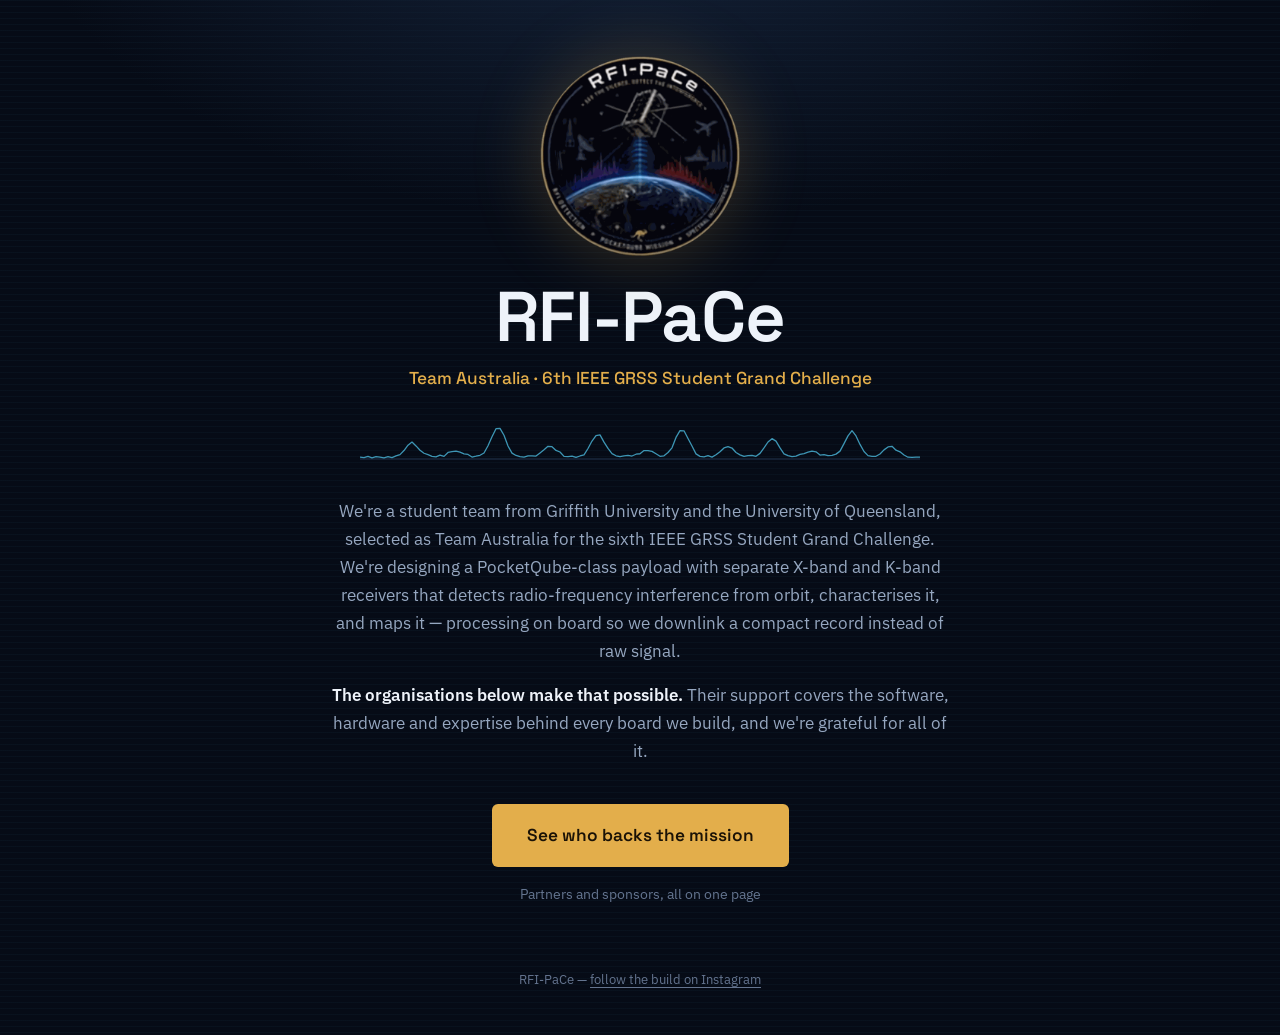
==== index.html @ 0c72b183 "Add files via upload" ====
<!DOCTYPE html>
<html lang="en-AU">
<head>
<meta charset="UTF-8">
<meta name="viewport" content="width=device-width, initial-scale=1.0">
<title>RFI-PaCe — Partners &amp; Sponsors</title>
<meta name="description" content="RFI-PaCe is an Australian student team building a dual-band PocketQube payload that maps radio-frequency interference from orbit. Meet the organisations backing the mission.">
<link rel="icon" href="assets/img/rfi-pace-logo.png">
<link rel="preconnect" href="https://fonts.googleapis.com">
<link rel="preconnect" href="https://fonts.gstatic.com" crossorigin>
<link href="https://fonts.googleapis.com/css2?family=Space+Grotesk:wght@500;600;700&family=IBM+Plex+Sans:wght@400;500;600&display=swap" rel="stylesheet">
<link rel="stylesheet" href="assets/css/style.css">
</head>
<body>

<main class="hero">
  <div class="patch">
    <img src="assets/img/rfi-pace-logo.png" alt="RFI-PaCe mission patch">
  </div>

  <h1>RFI-PaCe</h1>
  <div class="mission-line">Team Australia &middot; 6th IEEE GRSS Student Grand Challenge</div>

  <svg class="trace" viewBox="0 0 560 40" aria-hidden="true">
    <line class="baseline" x1="0" y1="37" x2="560" y2="37"></line>
    <polyline class="spectrum" points="0,35.2 4,35.63 8,34.39 12,35.82 16,34.67 20,35.09 24,35.85 28,34.71 32,35.67 36,33.91 40,32.64 44,28.56 48,23.18 52,20.09 56,23.92 60,28.23 64,31.26 68,32.64 72,34.32 76,34.87 80,33.09 84,34.37 88,30.44 92,29.68 96,29.04 100,30.1 104,31.8 108,32.46 112,35.04 116,34.23 120,33.29 124,30.97 128,23.7 132,14.82 136,6.71 140,6.34 144,13.29 148,24.0 152,31.11 156,33.44 160,34.66 164,35.22 168,33.96 172,33.91 176,34.06 180,31.01 184,27.84 188,24.33 192,24.69 196,28.43 200,30.01 204,34.37 208,34.6 212,34.03 216,35.46 220,33.99 224,32.96 228,26.5 232,19.02 236,13.67 240,12.92 244,20.14 248,26.43 252,31.58 256,33.77 260,34.71 264,33.86 268,33.44 272,34.02 276,32.22 280,31.74 284,28.56 288,28.7 292,29.43 296,31.8 300,34.29 304,33.8 308,30.51 312,25.83 316,15.43 320,8.66 324,8.78 328,16.43 332,23.99 336,31.88 340,34.36 344,34.81 348,33.66 352,35.12 356,32.76 360,29.83 364,25.97 368,24.73 372,26.01 376,30.5 380,32.85 384,34.43 388,33.6 392,33.3 396,34.29 400,31.39 404,25.98 408,20.01 412,16.65 416,19.13 420,25.9 424,31.81 428,33.62 432,34.69 436,34.16 440,32.42 444,31.54 448,30.24 452,29.19 456,29.84 460,33.12 464,32.55 468,33.61 472,33.31 476,32.12 480,29.11 484,21.62 488,13.88 492,8.69 496,13.98 500,22.44 504,29.55 508,33.63 512,34.31 516,34.28 520,31.95 524,27.85 528,24.98 532,24.33 536,28.17 540,29.79 544,32.96 548,35.22 552,35.3 556,35.13 560,35.1"></polyline>
    <line class="sweep" x1="0" y1="0" x2="0" y2="40"></line>
  </svg>

  <p class="summary">
    We're a student team from Griffith University and the University of Queensland,
    selected as Team Australia for the sixth IEEE GRSS Student Grand Challenge. We're
    designing a PocketQube-class payload with separate X-band and K-band receivers that
    detects radio-frequency interference from orbit, characterises it, and maps it &mdash;
    processing on board so we downlink a compact record instead of raw signal.
  </p>

  <p class="summary">
    <strong>The organisations below make that possible.</strong>
    Their support covers the software, hardware and expertise behind every board we
    build, and we're grateful for all of it.
  </p>

  <a class="btn btn-primary" href="supporters.html">See who backs the mission</a>
  <div class="cta-note">Partners and sponsors, all on one page</div>
</main>

<footer class="hero-footer">
  RFI-PaCe &mdash; <a href="https://www.instagram.com/rfi_pace/" target="_blank" rel="noopener">follow the build on Instagram</a>
</footer>

</body>
</html>
---- assets/css/style.css ----
/* ===================================================================
   RFI-PaCe — Partners & Sponsors site
   Palette taken from the mission patch: deep orbital navy, the gold
   ring of the patch as the accent, and the cyan downlink beam as a
   secondary signal colour.
   =================================================================== */

:root {
  --void: #060b16;
  --void-deep: #03060d;
  --panel: #0e1729;
  --panel-raised: #142238;
  --line: #22344f;
  --line-soft: #101c2e;

  --ink: #eef3fa;
  --ink-muted: #96a7c0;
  --ink-faint: #64748f;

  --accent: #e3ae4b;        /* patch ring gold */
  --accent-bright: #f5c667;
  --signal: #4fc3e8;        /* downlink beam cyan */

  --font-display: "Space Grotesk", "Helvetica Neue", Arial, sans-serif;
  --font-body: "IBM Plex Sans", -apple-system, BlinkMacSystemFont, "Segoe UI", sans-serif;

  --radius: 6px;
  --max-width: 1080px;
}

* { box-sizing: border-box; }

html { scroll-behavior: smooth; }

body {
  margin: 0;
  background:
    radial-gradient(900px 520px at 50% -140px, #16253d 0%, rgba(22, 37, 61, 0) 70%),
    repeating-linear-gradient(
      to bottom,
      rgba(79, 195, 232, 0.035) 0px,
      rgba(79, 195, 232, 0.035) 1px,
      transparent 1px,
      transparent 6px
    ),
    var(--void);
  color: var(--ink);
  font-family: var(--font-body);
  line-height: 1.65;
  -webkit-font-smoothing: antialiased;
}

a { color: inherit; }

:focus-visible {
  outline: 2px solid var(--signal);
  outline-offset: 3px;
}

h1, h2, h3 {
  font-family: var(--font-display);
  font-weight: 600;
  letter-spacing: -0.015em;
  margin: 0;
}

p { margin: 0; color: var(--ink-muted); }

.wrap {
  max-width: var(--max-width);
  margin: 0 auto;
  padding: 0 24px;
}

/* --- Top nav --- */
.site-nav {
  display: flex;
  align-items: center;
  justify-content: space-between;
  padding: 18px 0;
  border-bottom: 1px solid var(--line);
}
.site-nav .brand {
  display: flex;
  align-items: center;
  gap: 12px;
  font-family: var(--font-display);
  font-size: 1.02rem;
  font-weight: 600;
  text-decoration: none;
  color: var(--ink);
}
.site-nav .brand img { height: 38px; width: auto; display: block; }
.site-nav .back-link {
  font-size: 0.9rem;
  color: var(--ink-muted);
  text-decoration: none;
  border-bottom: 1px solid transparent;
}
.site-nav .back-link:hover { color: var(--accent); border-color: var(--accent); }

/* --- Buttons --- */
.btn {
  display: inline-flex;
  align-items: center;
  gap: 10px;
  font-family: var(--font-display);
  font-weight: 600;
  text-decoration: none;
  border-radius: var(--radius);
  border: 1px solid transparent;
  cursor: pointer;
  transition: background-color 0.15s ease, border-color 0.15s ease, color 0.15s ease;
}
.btn-primary {
  background: var(--accent);
  color: #1a1206;
  padding: 16px 34px;
  font-size: 1.08rem;
}
.btn-primary:hover { background: var(--accent-bright); }
.btn-secondary {
  background: transparent;
  border-color: var(--line);
  color: var(--ink);
  padding: 12px 22px;
  font-size: 0.95rem;
}
.btn-secondary:hover { border-color: var(--signal); color: var(--signal); }

.btn-ig {
  background: transparent;
  border-color: var(--line);
  color: var(--ink);
  padding: 13px 24px;
  font-size: 0.98rem;
}
.btn-ig svg { width: 18px; height: 18px; flex-shrink: 0; }
.btn-ig:hover { border-color: var(--accent); color: var(--accent); }

/* =========================== LANDING =========================== */

.hero {
  min-height: 92vh;
  display: flex;
  flex-direction: column;
  align-items: center;
  justify-content: center;
  text-align: center;
  padding: 56px 24px 40px;
}

.hero .patch {
  width: 200px;
  height: 200px;
  margin-bottom: 26px;
  filter: drop-shadow(0 0 34px rgba(227, 174, 75, 0.22));
}
.hero .patch img { width: 100%; height: 100%; object-fit: contain; display: block; }

.hero h1 {
  font-size: clamp(2.6rem, 7vw, 4.4rem);
  line-height: 1.02;
  margin-bottom: 10px;
}
.hero .mission-line {
  font-family: var(--font-display);
  color: var(--accent);
  font-size: clamp(0.95rem, 2.2vw, 1.08rem);
  font-weight: 500;
  margin-bottom: 30px;
}

/* The one piece of motion on the site: a receiver sweeping the band.
   It sits under the mission line and runs once on load. */
.trace {
  width: min(560px, 92%);
  height: 40px;
  margin-bottom: 36px;
}
.trace .baseline { stroke: var(--line); stroke-width: 1; }
.trace .spectrum {
  fill: none;
  stroke: var(--signal);
  stroke-width: 1.3;
  stroke-linejoin: round;
  opacity: 0.75;
}
.trace .sweep { stroke: var(--accent); stroke-width: 1.4; opacity: 0; }

@media (prefers-reduced-motion: no-preference) {
  .trace .sweep {
    animation: sweep 5s ease-in-out 0.6s 1 both;
  }
}
@keyframes sweep {
  0%   { transform: translateX(0);     opacity: 0; }
  8%   { opacity: 0.9; }
  90%  { opacity: 0.9; }
  100% { transform: translateX(560px); opacity: 0; }
}

.hero .summary {
  max-width: 62ch;
  font-size: 1.06rem;
  color: var(--ink-muted);
  margin-bottom: 38px;
}
.hero .summary strong { color: var(--ink); font-weight: 600; }
.hero .summary + .summary { margin-top: -22px; }

.hero .cta-note {
  margin-top: 16px;
  font-size: 0.86rem;
  color: var(--ink-faint);
}

.hero-footer {
  padding: 24px 24px 44px;
  text-align: center;
  font-size: 0.82rem;
  color: var(--ink-faint);
}
.hero-footer a { color: var(--ink-faint); text-decoration: underline; text-underline-offset: 3px; }
.hero-footer a:hover { color: var(--accent); }

/* =========================== BOARD =========================== */

.board-header {
  padding: 60px 0 26px;
  max-width: 62ch;
}
.board-header h1 { font-size: clamp(2.1rem, 5vw, 3.1rem); margin-bottom: 12px; }
.board-header p { font-size: 1.04rem; }

.group-section { padding: 38px 0 44px; }
.group-section + .group-section { border-top: 1px solid var(--line); }

.group-heading {
  display: flex;
  align-items: baseline;
  gap: 14px;
  margin-bottom: 8px;
}
.group-heading h2 { font-size: 1.6rem; }
.group-blurb {
  font-size: 0.96rem;
  max-width: 58ch;
  margin-bottom: 26px;
}

/* auto-fill (not auto-fit) keeps the empty tracks, so a group holding a
   single card renders it at normal card width instead of stretching it
   across the whole row. */
.card-grid {
  display: grid;
  gap: 18px;
  grid-template-columns: repeat(auto-fill, minmax(230px, 1fr));
}

.supporter-card {
  background: var(--panel);
  border: 1px solid var(--line-soft);
  padding: 22px;
  display: flex;
  flex-direction: column;
  align-items: center;
  text-align: center;
  gap: 14px;
  text-decoration: none;
  color: inherit;
  border-radius: var(--radius);
  transition: border-color 0.15s ease, background-color 0.15s ease;
}
a.supporter-card:hover { border-color: var(--accent); }
a.supporter-card:hover .supporter-name { color: var(--accent); }

/* Tile background for logos that need a specific backing colour */
.supporter-card.bg-white { background: #ffffff; border-color: #ffffff; }
.supporter-card.bg-white .supporter-name { color: #16202f; }
a.supporter-card.bg-white:hover .supporter-name { color: #8a6a15; }
.supporter-card.bg-black { background: #05070c; border-color: var(--line); }

.supporter-card .logo-slot {
  width: 100%;
  height: 84px;
  display: flex;
  align-items: center;
  justify-content: center;
}
.supporter-card .logo-slot img {
  max-width: 100%;
  max-height: 100%;
  object-fit: contain;
}
.supporter-card .logo-placeholder {
  width: 100%;
  height: 100%;
  border: 1px dashed var(--line);
  border-radius: var(--radius);
  display: flex;
  align-items: center;
  justify-content: center;
  color: var(--ink-faint);
  font-size: 0.78rem;
  padding: 6px;
}

.supporter-card .supporter-name {
  font-family: var(--font-display);
  font-size: 1rem;
  font-weight: 500;
  line-height: 1.35;
  color: var(--ink);
}
.supporter-card .supporter-note {
  font-size: 0.82rem;
  color: var(--ink-faint);
  margin-top: -6px;
}
.supporter-card.bg-white .supporter-note { color: #5a6b83; }

.board-footer {
  padding: 46px 0 60px;
  border-top: 1px solid var(--line);
  display: flex;
  flex-direction: column;
  align-items: flex-start;
  gap: 18px;
}
.board-footer h2 { font-size: 1.35rem; }
.board-footer p { font-size: 0.95rem; max-width: 56ch; }
.board-footer .footer-actions { display: flex; flex-wrap: wrap; gap: 12px; }

@media (max-width: 560px) {
  .site-nav { flex-direction: column; gap: 12px; align-items: flex-start; }
  .board-header { padding-top: 40px; }
  .group-heading { flex-wrap: wrap; }
  .hero .patch { width: 158px; height: 158px; }
  .card-grid { grid-template-columns: repeat(auto-fill, minmax(150px, 1fr)); }
}
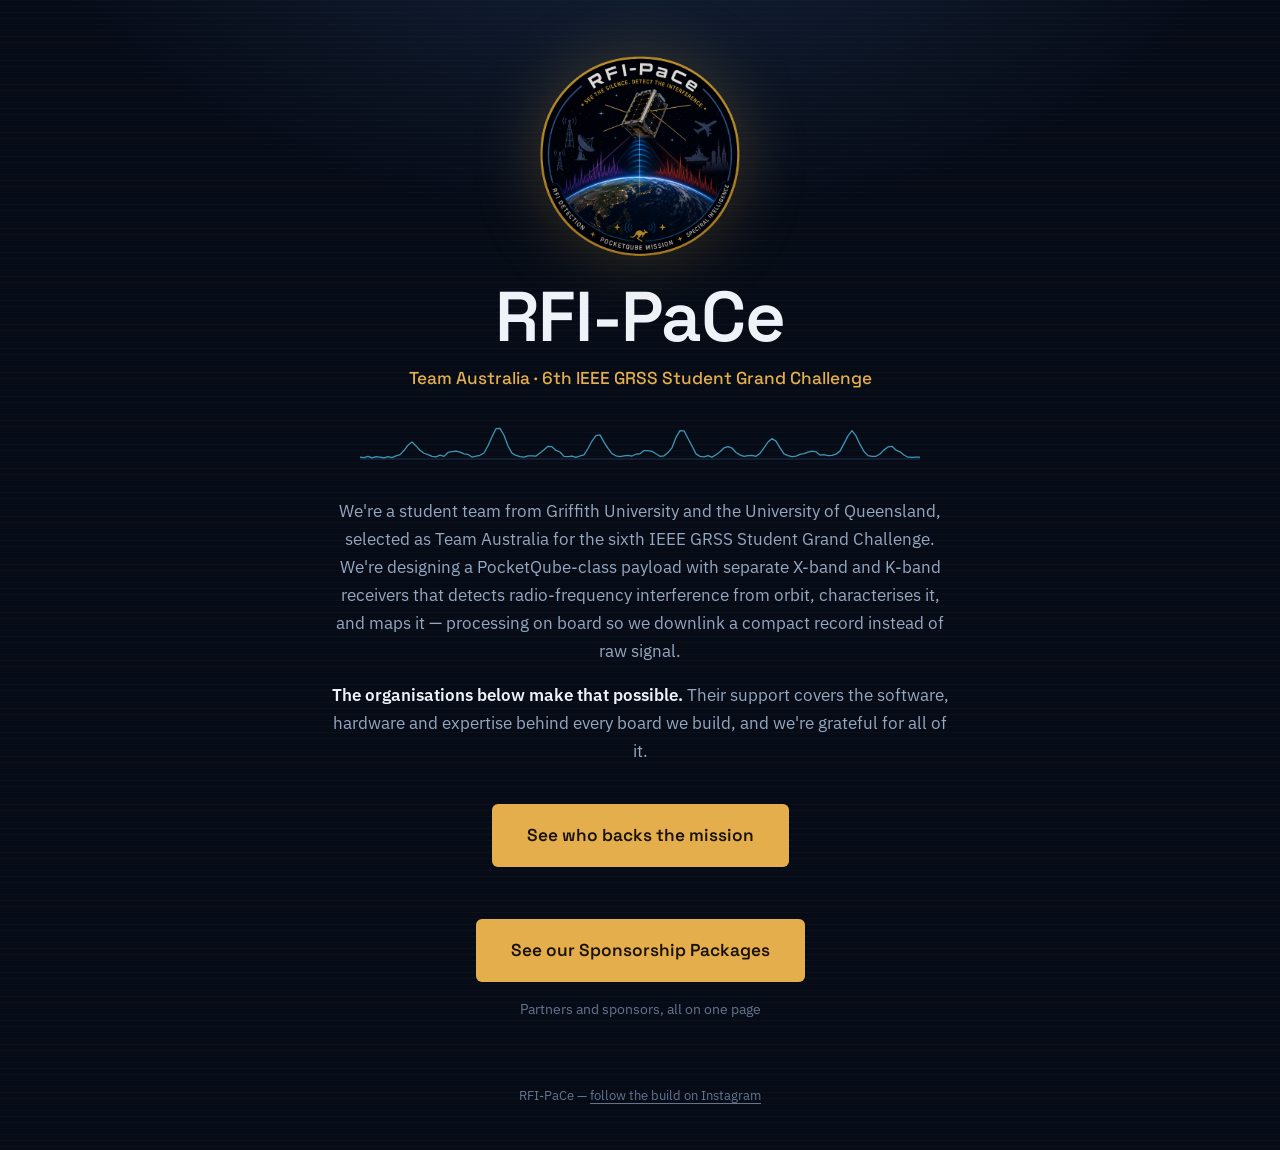
==== commit 5411d4de: "Update index.html" ====
--- a/index.html
+++ b/index.html
@@ -42,6 +42,8 @@
   </p>
 
   <a class="btn btn-primary" href="supporters.html">See who backs the mission</a>
+  <br> <br>
+    <a class="btn btn-primary" href="assets/sponsorship-prospectus.pdf">See our Sponsorship Packages</a>
   <div class="cta-note">Partners and sponsors, all on one page</div>
 </main>
 
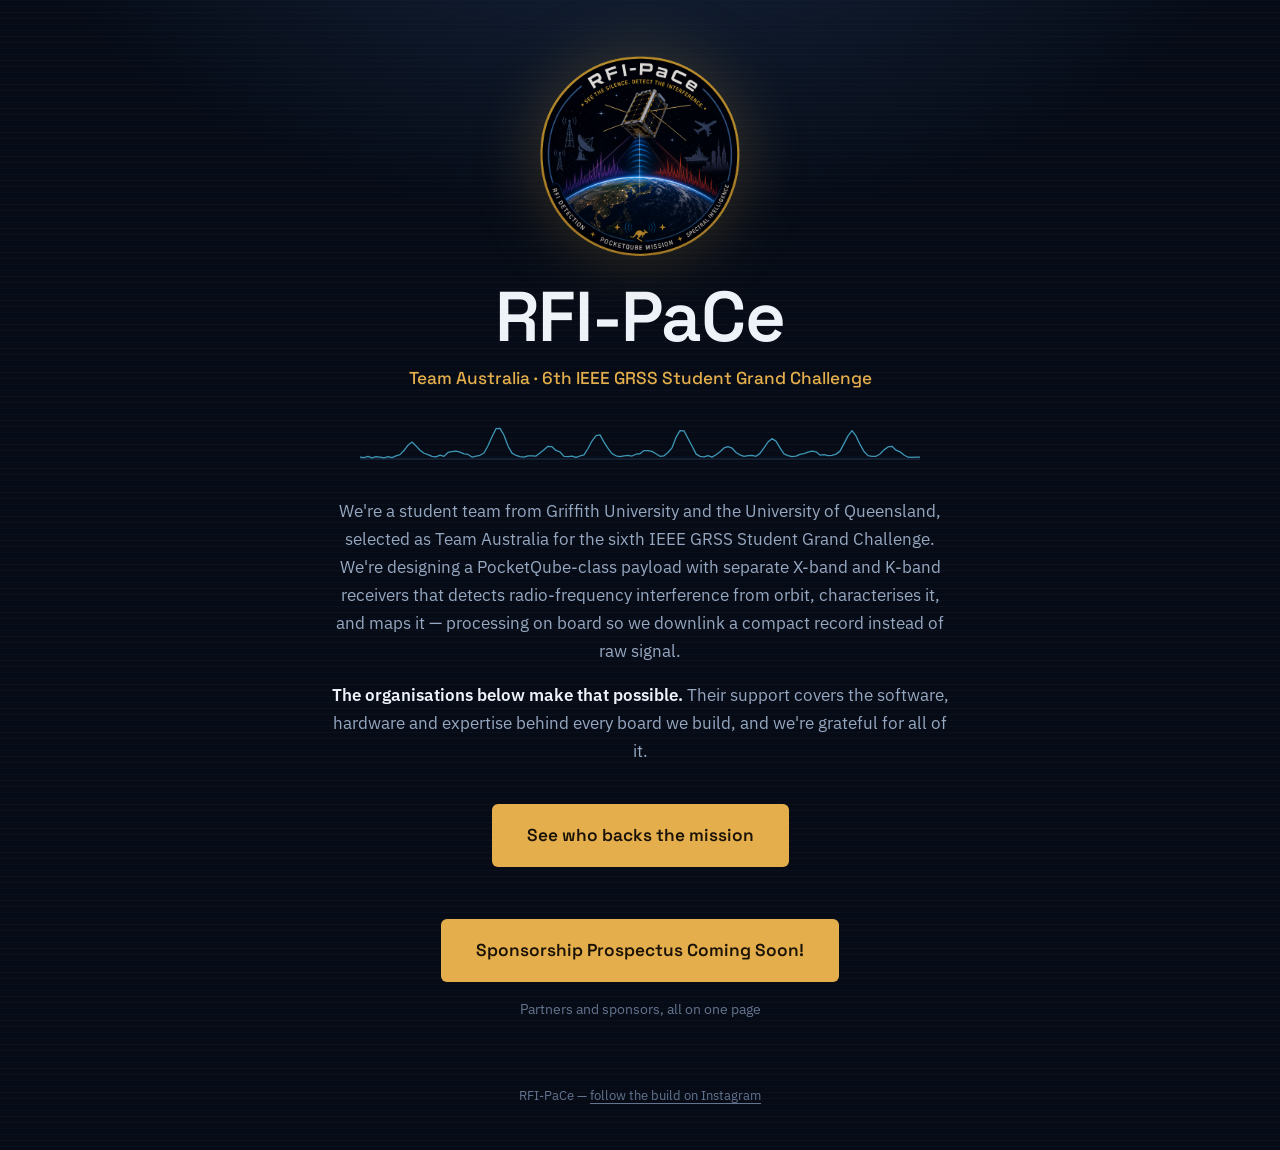
==== commit c1cd2e50: "Update index.html" ====
--- a/index.html
+++ b/index.html
@@ -43,7 +43,7 @@
 
   <a class="btn btn-primary" href="supporters.html">See who backs the mission</a>
   <br> <br>
-    <a class="btn btn-primary" href="assets/sponsorship-prospectus.pdf">See our Sponsorship Packages</a>
+    <a class="btn btn-primary" href="index">Sponsorship Prospectus Coming Soon!</a>
   <div class="cta-note">Partners and sponsors, all on one page</div>
 </main>
 
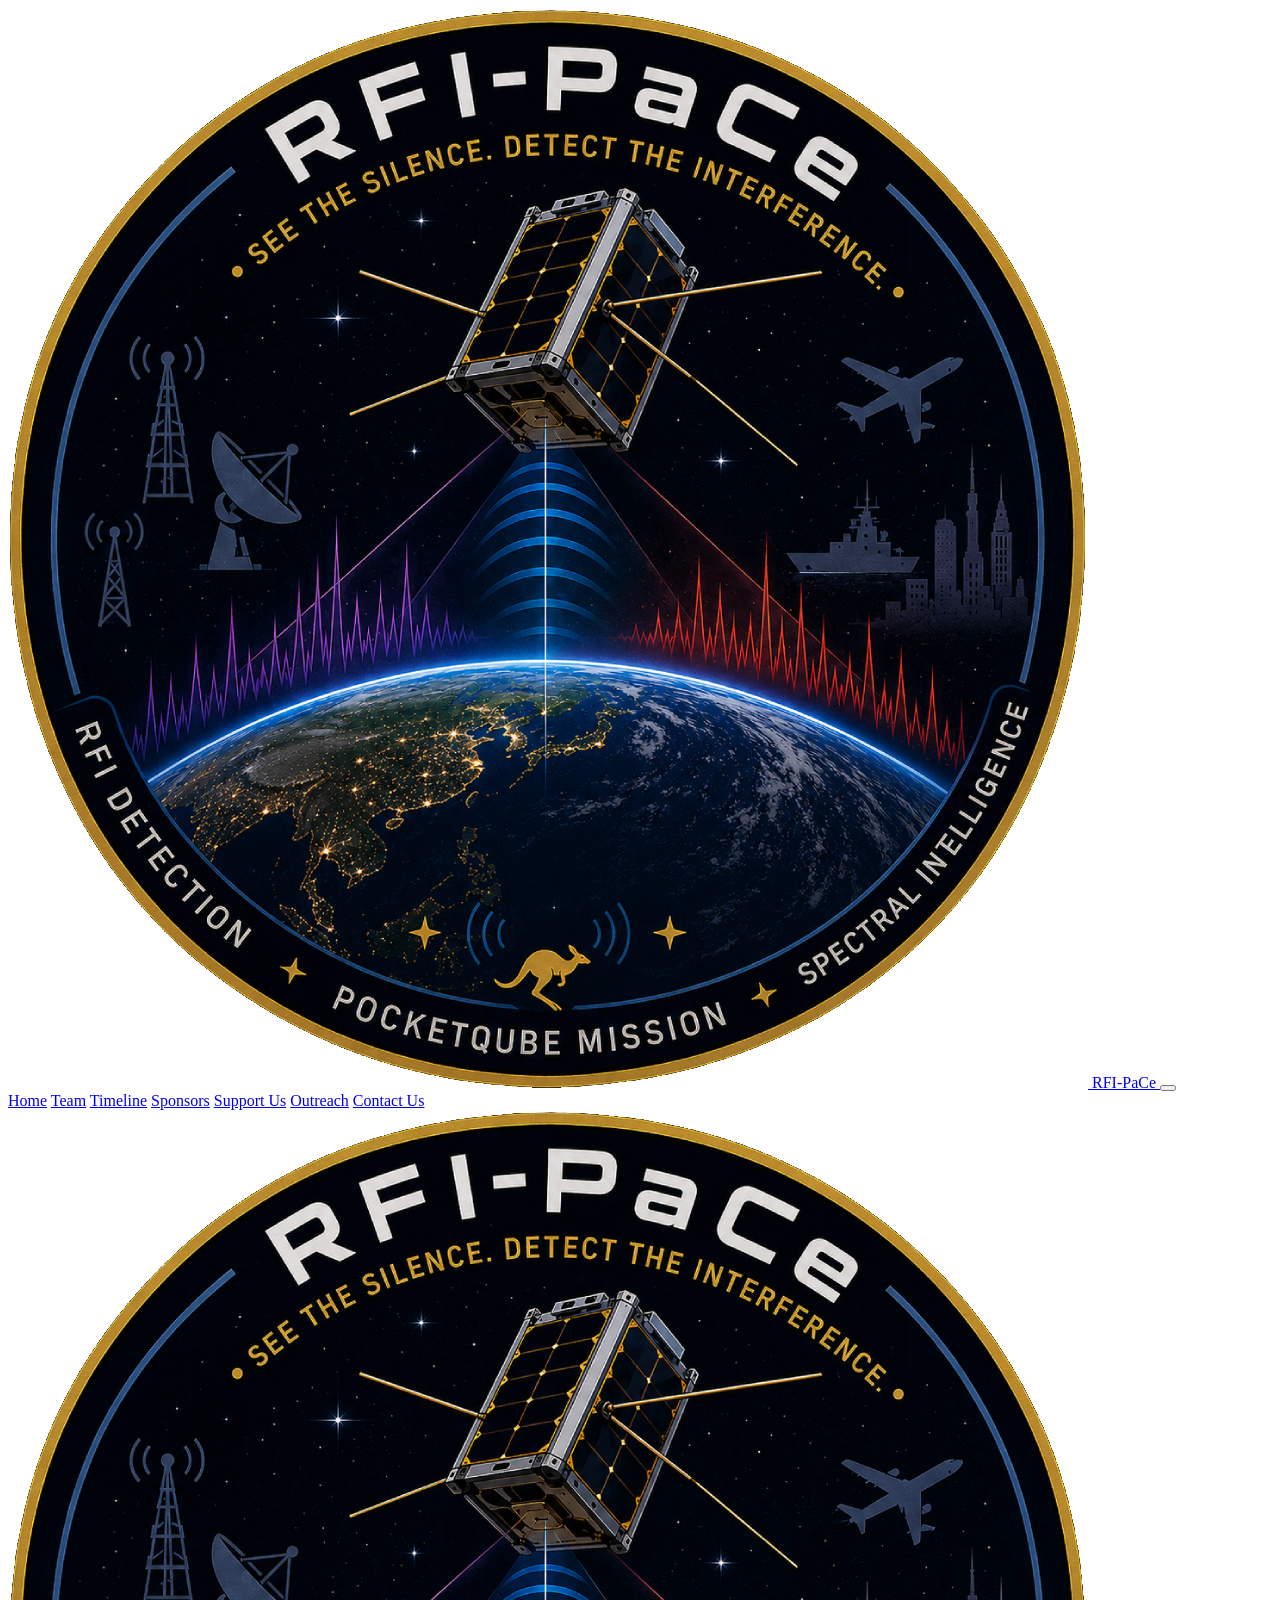
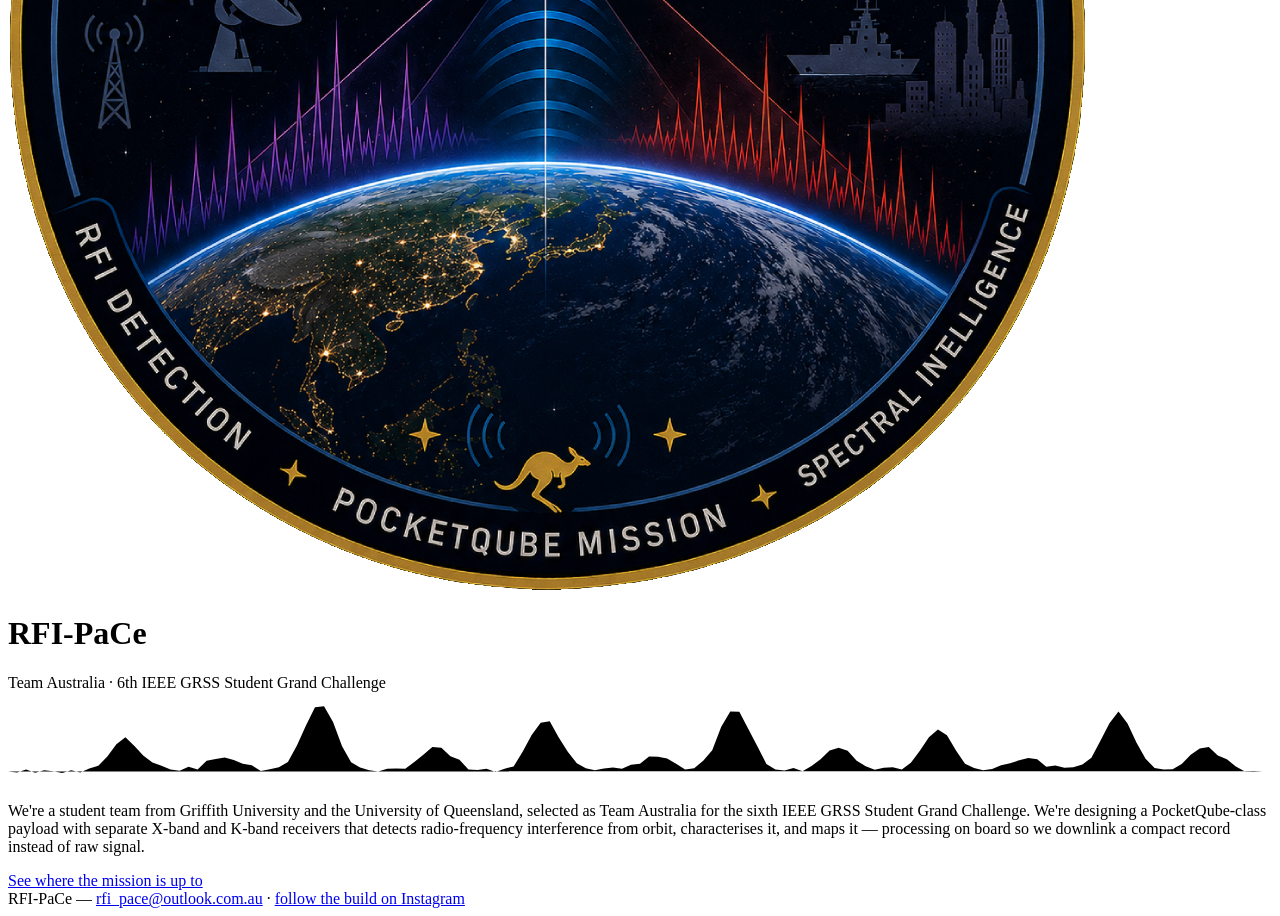
==== commit 4c480acf: "Add files via upload" ====
--- a/index.html
+++ b/index.html
@@ -3,15 +3,37 @@
 <head>
 <meta charset="UTF-8">
 <meta name="viewport" content="width=device-width, initial-scale=1.0">
-<title>RFI-PaCe — Partners &amp; Sponsors</title>
-<meta name="description" content="RFI-PaCe is an Australian student team building a dual-band PocketQube payload that maps radio-frequency interference from orbit. Meet the organisations backing the mission.">
+<title>RFI-PaCe — Team Australia · 6th IEEE GRSS Student Grand Challenge</title>
+<meta name="description" content="RFI-PaCe is an Australian student team building a dual-band PocketQube payload that maps radio-frequency interference from orbit.">
 <link rel="icon" href="assets/img/rfi-pace-logo.png">
 <link rel="preconnect" href="https://fonts.googleapis.com">
 <link rel="preconnect" href="https://fonts.gstatic.com" crossorigin>
 <link href="https://fonts.googleapis.com/css2?family=Space+Grotesk:wght@500;600;700&family=IBM+Plex+Sans:wght@400;500;600&display=swap" rel="stylesheet">
 <link rel="stylesheet" href="assets/css/style.css">
 </head>
-<body>
+<body data-page="home">
+
+<header class="site-header">
+  <div class="site-header-inner">
+    <a class="brand" href="index.html">
+      <img src="assets/img/rfi-pace-logo.png" alt="">
+      RFI-PaCe
+    </a>
+    <button class="nav-toggle" id="navToggle" type="button" aria-expanded="false" aria-controls="siteNav" aria-label="Open menu">
+      <span></span><span></span><span></span>
+    </button>
+  </div>
+</header>
+<div class="nav-backdrop" id="navBackdrop"></div>
+<nav class="site-nav" id="siteNav" aria-label="Primary">
+  <a href="index.html" data-page="home">Home</a>
+  <a href="team.html" data-page="team">Team</a>
+  <a href="timeline.html" data-page="timeline">Timeline</a>
+  <a href="supporters.html" data-page="sponsors">Sponsors</a>
+  <a href="support-us.html" data-page="support">Support Us</a>
+  <a href="outreach.html" data-page="outreach">Outreach</a>
+  <a href="contact.html" data-page="contact">Contact Us</a>
+</nav>
 
 <main class="hero">
   <div class="patch">
@@ -35,21 +57,13 @@
     processing on board so we downlink a compact record instead of raw signal.
   </p>
 
-  <p class="summary">
-    <strong>The organisations below make that possible.</strong>
-    Their support covers the software, hardware and expertise behind every board we
-    build, and we're grateful for all of it.
-  </p>
-
-  <a class="btn btn-primary" href="supporters.html">See who backs the mission</a>
-  <br> <br>
-    <a class="btn btn-primary" href="index">Sponsorship Prospectus Coming Soon!</a>
-  <div class="cta-note">Partners and sponsors, all on one page</div>
+  <a class="next-link" href="timeline.html">See where the mission is up to</a>
 </main>
 
 <footer class="hero-footer">
-  RFI-PaCe &mdash; <a href="https://www.instagram.com/rfi_pace/" target="_blank" rel="noopener">follow the build on Instagram</a>
+  RFI-PaCe &mdash; <a href="mailto:rfi_pace@outlook.com.au">rfi_pace@outlook.com.au</a> &middot; <a href="https://www.instagram.com/rfi_pace/" target="_blank" rel="noopener">follow the build on Instagram</a>
 </footer>
 
+<script src="assets/js/nav.js"></script>
 </body>
 </html>
